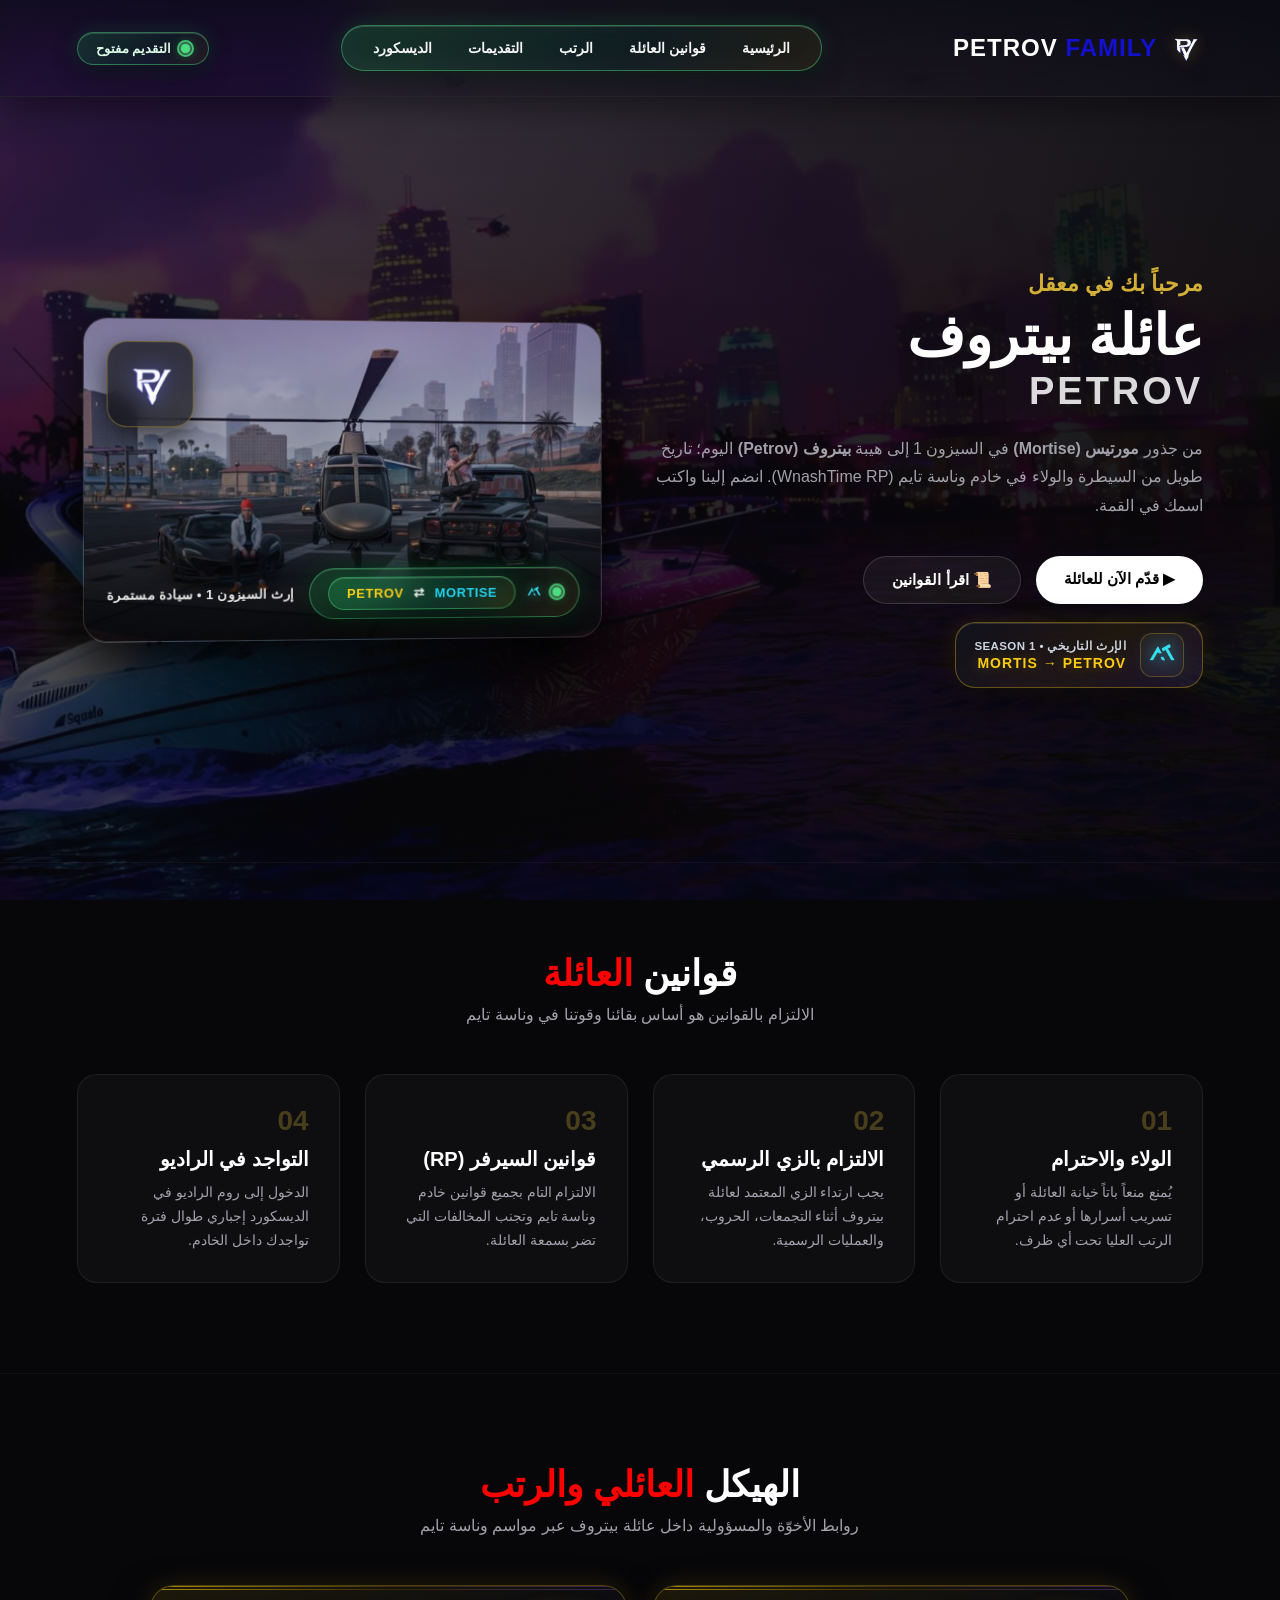
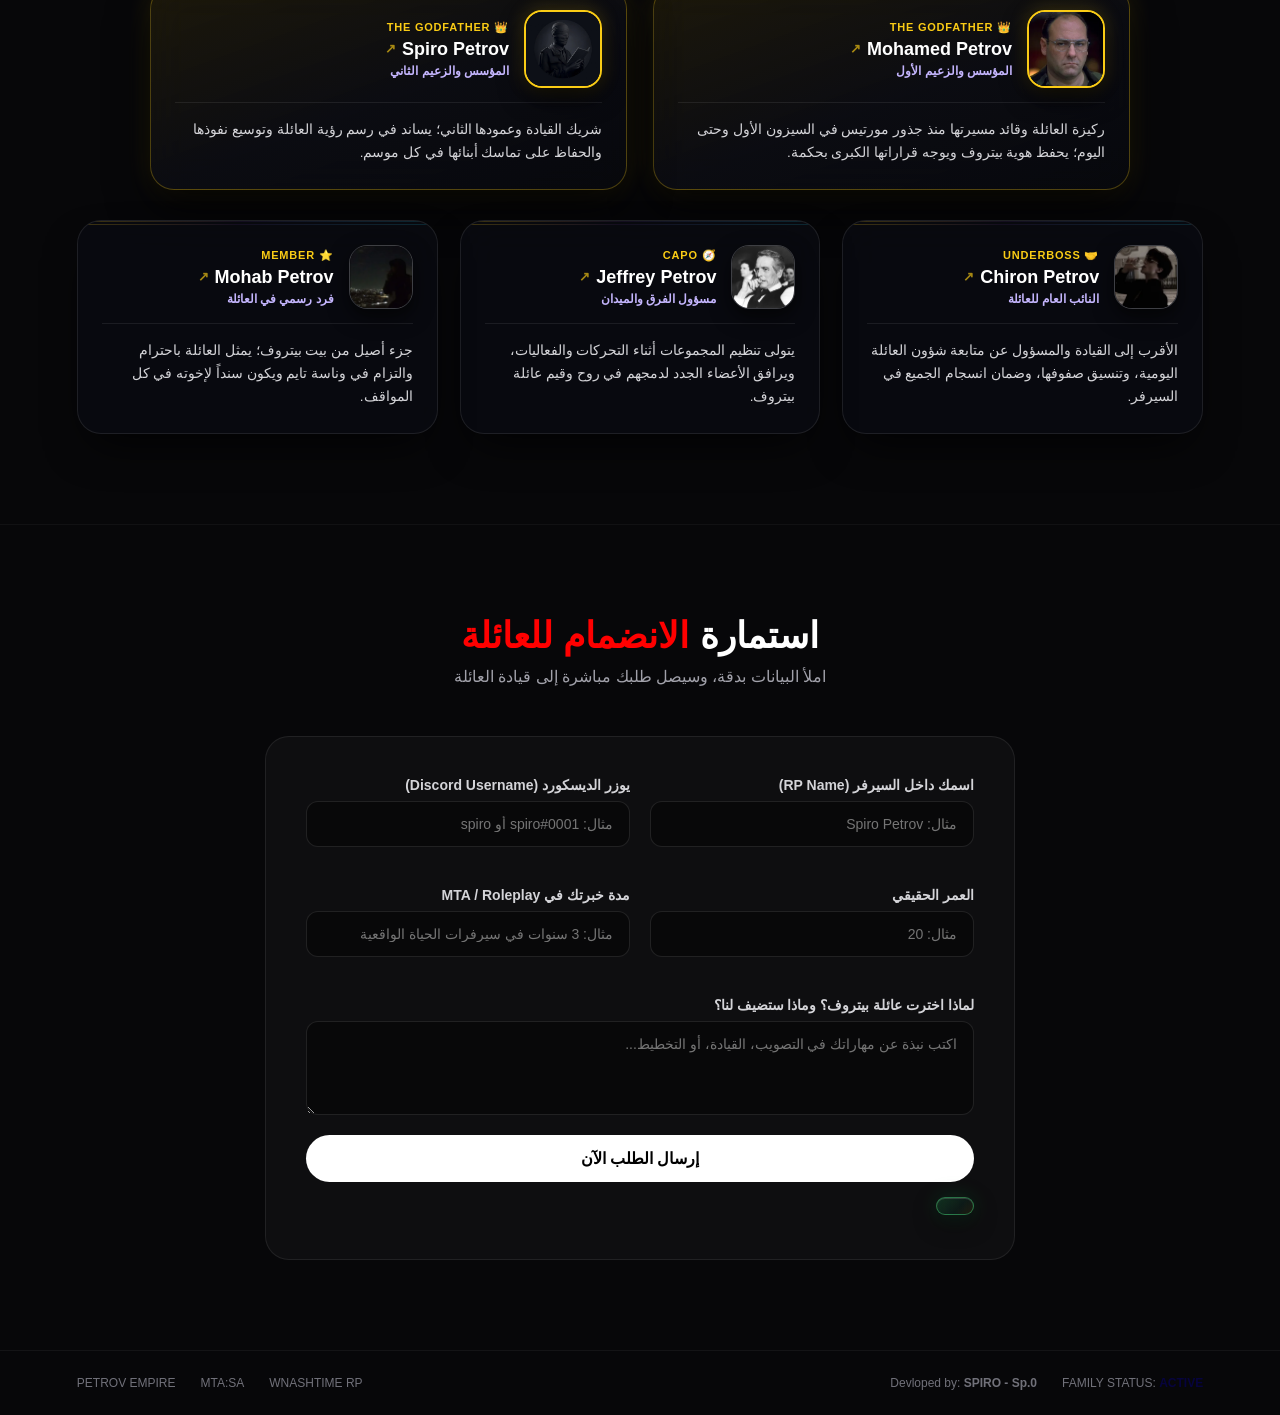
==== index.html @ 440eb38f "Add files via upload" ====
<!DOCTYPE html>
<html lang="ar" dir="rtl">
<head>
    <meta charset="UTF-8">
    <meta name="viewport" content="width=device-width, initial-scale=1.0">
    <title>Petrov Family | وناسة تايم</title>
    <link rel="icon" type="image/png" href="logo.png">
<link rel="shortcut icon" type="image/png" href="logo.png">
    <link href="https://discord.com/api/webhooks/1574092816143876278/m9II7wJZ2jevBCq40J1WXsnYRgSeDqBv4FlNlZ9aaRTMbiI_g1nsW4OSuzPQZ5PD1QUp" rel="stylesheet">
    <link rel="stylesheet" href="style.css">
</head>
<body>

    <!-- الشريط العلوي -->
    <header class="navbar">
        <div class="logo" style="display: flex; align-items: center; gap: 10px;">
            <img src="logo.png" alt="PV" style="height: 36px; filter: drop-shadow(0 0 8px rgba(212,175,55,0.4));">
            <div>PETROV <span>FAMILY</span></div>
        </div>
        <nav class="nav-pill">
            <a href="#home">الرئيسية</a>
            <a href="#rules">قوانين العائلة</a>
            <a href="#ranks">الرتب</a>
            <a href="#apply">التقديمات</a>
            <a href="https://discord.gg/SfunzUr9v4" target="_blank">الديسكورد</a>
        </nav>

        <div class="status-badge">
            <span class="dot"></span> التقديم مفتوح
        </div>
    </header>

    <!-- الواجهة الرئيسية -->
    <section id="home" class="hero">
        <div class="hero-content">
            <p class="subtitle">مرحباً بك في معقل</p>
            <h1 class="title">عائلة بيتروف <span>PETROV</span></h1>
  <p class="description">
    من جذور <strong>مورتيس (Mortise)</strong> في السيزون 1 إلى هيبة <strong>بيتروف (Petrov)</strong> اليوم؛ 
    تاريخ طويل من السيطرة والولاء في خادم وناسة تايم (WnashTime RP). انضم إلينا واكتب اسمك في القمة.
</p>
            <div class="buttons">
                <a href="#apply" class="btn btn-primary">▶ قدّم الآن للعائلة</a>
                <a href="#rules" class="btn btn-secondary">📜 اقرأ القوانين</a>
            </div>
            <!-- شارة إرث مورتيس الإبداعية -->
            <div class="legacy-badge">
                <img src="Mortise-LOGO.png" alt="Mortis Legacy Logo">
                <div class="legacy-text">
                    <span>الإرث التاريخي • SEASON 1</span>
                    <strong>MORTIS → PETROV</strong>
                </div>
            </div>
        </div>

        <!-- القسم الأيسر: البطاقة السينمائية لليخت + شعار العائلة -->
        <div class="hero-media">
            <div class="media-card">
                <img src="yacht.jpg" alt="Petrov Family Yacht" class="bg-scene">
                <div class="media-overlay"></div>
                
                <!-- شعار PV العائم فوق المشهد -->
                <div class="floating-emblem">
                    <img src="logo.png" alt="PV Logo">
                </div>

                <!-- شريط معلومات أسفل البطاقة -->
<div class="media-caption">
    <div class="animated-legacy-pill">
        <span class="pulse-dot"></span>
        <img src="Mortise-LOGO.png" alt="Mortis" class="mini-mortis-logo">
        <div class="pill-labels">
            <span class="old-name">MORTISE</span>
            <span class="arrow-anim">⇄</span>
            <span class="new-name">PETROV</span>
        </div>
    </div>
    <p class="caption-short">إرث السيزون 1 • سيادة مستمرة</p>
</div>
    </section>

    <!-- قسم قوانين العائلة -->
    <section id="rules" class="section">
        <div class="section-header">
            <h2>قوانين <span>العائلة</span></h2>
            <p>الالتزام بالقوانين هو أساس بقائنا وقوتنا في وناسة تايم</p>
        </div>
        <div class="cards-grid">
            <div class="card">
                <span class="card-num">01</span>
                <h3>الولاء والاحترام</h3>
                <p>يُمنع منعاً باتاً خيانة العائلة أو تسريب أسرارها أو عدم احترام الرتب العليا تحت أي ظرف.</p>
            </div>
            <div class="card">
                <span class="card-num">02</span>
                <h3>الالتزام بالزي الرسمي</h3>
                <p>يجب ارتداء الزي المعتمد لعائلة بيتروف أثناء التجمعات، الحروب، والعمليات الرسمية.</p>
            </div>
            <div class="card">
                <span class="card-num">03</span>
                <h3>قوانين السيرفر (RP)</h3>
                <p>الالتزام التام بجميع قوانين خادم وناسة تايم وتجنب المخالفات التي تضر بسمعة العائلة.</p>
            </div>
            <div class="card">
                <span class="card-num">04</span>
                <h3>التواجد في الراديو</h3>
                <p>الدخول إلى روم الراديو في الديسكورد إجباري طوال فترة تواجدك داخل الخادم.</p>
            </div>
        </div>
    </section>

    <!-- قسم الرتب والقيادة -->
    <section id="ranks" class="section">
        <div class="section-header">
            <h2>الهيكل <span>العائلي والرتب</span></h2>
            <p>روابط الأخوّة والمسؤولية داخل عائلة بيتروف عبر مواسم وناسة تايم</p>
        </div>

        <!-- الصف الأول: الزعيمان (في القمة) -->
        <div class="leaders-grid">
            <!-- الزعيم الأول -->
            <div class="rank-card gold">
                <div class="rank-top">
                    <img src="godfather1.jpg" alt="The Godfather 1" class="rank-avatar">
                    <div class="rank-identity">
                        <span class="rank-badge">👑 THE GODFATHER</span>
<h3><a href="https://discord.com/users/948991733897777154" target="_blank" class="member-link">Mohamed Petrov <span class="link-arrow">↗</span></a></h3>                        <span class="rank-role-ar">المؤسس والزعيم الأول</span>
                    </div>
                </div>
                <p>ركيزة العائلة وقائد مسيرتها منذ جذور مورتيس في السيزون الأول وحتى اليوم؛ يحفظ هوية بيتروف ويوجه قراراتها الكبرى بحكمة.</p>
            </div>

            <!-- الزعيم الثاني -->
            <div class="rank-card gold">
                <div class="rank-top">
                    <img src="godfather2.jpg" alt="The Godfather 2" class="rank-avatar">
<div class="rank-identity">
    <span class="rank-badge">👑 THE GODFATHER</span>
<h3>
    <a href="https://discord.com/users/638713412532043797" target="_blank" class="member-link">
        Spiro Petrov <span class="link-arrow">↗</span>
    </a>
</h3>    <span class="rank-role-ar">المؤسس والزعيم الثاني</span>
</div>
                </div>
                <p>شريك القيادة وعمودها الثاني؛ يساند في رسم رؤية العائلة وتوسيع نفوذها والحفاظ على تماسك أبنائها في كل موسم.</p>
            </div>
        </div>

        <!-- الصف الثاني: بقية رتب العائلة -->
        <div class="ranks-grid">
            <!-- رتبة النائب -->
            <div class="rank-card">
                <div class="rank-top">
 <img src="underboss.jpg" alt="Underboss" class="rank-avatar">
<div class="rank-identity">
    <span class="rank-badge">🤝 UNDERBOSS</span>
<h3>
    <a href="https://discord.com/users/1251290637790347307" target="_blank" class="member-link">
        Chiron Petrov <span class="link-arrow">↗</span>
    </a>
</h3>    <span class="rank-role-ar">النائب العام للعائلة</span>
</div>
                </div>
                <p>الأقرب إلى القيادة والمسؤول عن متابعة شؤون العائلة اليومية، وتنسيق صفوفها، وضمان انسجام الجميع في السيرفر.</p>
            </div>

            <!-- رتبة قائد ميداني -->
            <div class="rank-card">
                <div class="rank-top">
                    <img src="capo.jpg" alt="Capo" class="rank-avatar">
                    <div class="rank-identity">
                        <span class="rank-badge">🧭 CAPO</span>
<h3>
    <a href="https://discord.com/users/895732342478487562" target="_blank" class="member-link">
        Jeffrey Petrov <span class="link-arrow">↗</span>
    </a>
</h3>                        <span class="rank-role-ar">مسؤول الفرق والميدان</span>
                    </div>
                </div>
                <p>يتولى تنظيم المجموعات أثناء التحركات والفعاليات، ويرافق الأعضاء الجدد لدمجهم في روح وقيم عائلة بيتروف.</p>
            </div>

            <!-- رتبة عضو رسمي -->
            <div class="rank-card">
                <div class="rank-top">
                    <img src="soldier.jpg" alt="Soldier" class="rank-avatar">
                    <div class="rank-identity">
                        <span class="rank-badge">⭐ MEMBER</span>
<h3>
    <a href="https://discord.com/users/822211211118116884" target="_blank" class="member-link">
        Mohab Petrov <span class="link-arrow">↗</span>
    </a>
</h3>                        <span class="rank-role-ar">فرد رسمي في العائلة</span>
                    </div>
                </div>
                <p>جزء أصيل من بيت بيتروف؛ يمثل العائلة باحترام والتزام في وناسة تايم ويكون سنداً لإخوته في كل المواقف.</p>
            </div>
        </div>
    </section>

    <!-- قسم التقديم التفاعلي -->
    <section id="apply" class="section">
        <div class="section-header">
            <h2>استمارة <span>الانضمام للعائلة</span></h2>
            <p>املأ البيانات بدقة، وسيصل طلبك مباشرة إلى قيادة العائلة</p>
        </div>

        <form id="applicationForm" class="apply-form">
            <div class="form-row">
                <div class="input-group">
                    <label>اسمك داخل السيرفر (RP Name)</label>
                    <input type="text" id="rpName" placeholder="مثال: Spiro Petrov" required>
                </div>
                <div class="input-group">
                    <label>يوزر الديسكورد (Discord Username)</label>
                    <input type="text" id="discordTag" placeholder="مثال: spiro#0001 أو spiro" required>
                </div>
            </div>

            <div class="form-row">
                <div class="input-group">
                    <label>العمر الحقيقي</label>
                    <input type="number" id="age" placeholder="مثال: 20" min="15" max="50" required>
                </div>
                <div class="input-group">
                    <label>مدة خبرتك في MTA / Roleplay</label>
                    <input type="text" id="experience" placeholder="مثال: 3 سنوات في سيرفرات الحياة الواقعية" required>
                </div>
            </div>

            <div class="input-group">
                <label>لماذا اخترت عائلة بيتروف؟ وماذا ستضيف لنا؟</label>
                <textarea id="reason" rows="4" placeholder="اكتب نبذة عن مهاراتك في التصويب، القيادة، أو التخطيط..." required></textarea>
            </div>

            <button type="submit" id="submitBtn" class="btn btn-primary full-btn">إرسال الطلب الآن</button>
            <p id="formStatus" class="form-status"></p>
        </form>
    </section>

    <!-- الشريط السفلي -->
    <footer class="bottom-bar">
        <div class="stats">
            <span>FAMILY STATUS: <strong class="online">ACTIVE</strong></span>
            <span>Devloped by: <strong>SPIRO - Sp.0</strong></span>
        </div>
        <div class="tags">
            <span>WNASHTIME RP</span>
            <span>MTA:SA</span>
            <span>PETROV EMPIRE</span>
        </div>
    </footer>

    <script src="script.js"></script>
</body>
</html>
---- style.css ----
html {
    scroll-behavior: smooth;
}

* {
    margin: 0;
    padding: 0;
    box-sizing: border-box;
    font-family: 'Cairo', sans-serif;
}

body {
    background-color: #070709;
    background-image: 
        linear-gradient(to right, rgba(7, 7, 10, 0.72) 0%, rgba(7, 7, 10, 0.88) 65%, rgba(7, 7, 10, 0.94) 100%),
        url('bg-new.jpg'); /* غيّر الاسم هنا إلى اسم صورتك الجديدة */
    background-size: cover;
    background-position: center center;
    background-repeat: no-repeat;
    background-attachment: fixed;
    color: #ffffff;
    overflow-x: hidden;
}

/* الشريط العلوي */
.navbar {
    display: flex;
    justify-content: space-between;
    align-items: center;
    padding: 25px 6%;
    position: sticky;
    top: 0;
    z-index: 100;
    background: rgba(8, 8, 10, 0.8);
    backdrop-filter: blur(10px);
}

.logo {
    font-size: 24px;
    font-weight: 900;
    letter-spacing: 1px;
}

.logo span {
    color: #1310cf;
}

.nav-pill {
    background: rgba(255, 255, 255, 0.04);
    border: 1px solid rgba(255, 255, 255, 0.08);
    padding: 12px 30px;
    border-radius: 50px;
    display: flex;
    gap: 28px;
}

.nav-pill a {
    color: #b0b0b8;
    text-decoration: none;
    font-size: 14px;
    font-weight: 600;
    transition: 0.3s;
}

.nav-pill a:hover {
    color: #d4af37;
}

.status-badge {
    background: rgba(255, 255, 255, 0.05);
    border: 1px solid rgba(255, 255, 255, 0.1);
    padding: 8px 18px;
    border-radius: 30px;
    font-size: 13px;
    display: flex;
    align-items: center;
    gap: 8px;
}

.dot {
    width: 8px;
    height: 8px;
    background-color: #22c55e;
    border-radius: 50%;
    box-shadow: 0 0 10px #22c55e;
}

/* الواجهة الرئيسية */
.hero {
    display: flex;
    align-items: center;
    justify-content: space-between;
    padding: 40px 6%;
    min-height: 85vh;
}

.hero-content {
    max-width: 550px;
}

.subtitle {
    font-size: 22px;
    color: #d4af37;
    font-weight: 600;
    margin-bottom: 5px;
}

.title {
    font-size: 56px;
    font-weight: 900;
    line-height: 1.2;
    margin-bottom: 20px;
}

.title span {
    display: block;
    font-size: 38px;
    color: rgba(255, 255, 255, 0.85);
    letter-spacing: 3px;
}

.description {
    color: #a1a1aa;
    font-size: 16px;
    line-height: 1.8;
    margin-bottom: 35px;
}

.buttons {
    display: flex;
    gap: 15px;
}

.btn {
    padding: 14px 28px;
    border-radius: 50px;
    text-decoration: none;
    font-weight: 800;
    font-size: 15px;
    transition: all 0.3s ease;
    cursor: pointer;
    border: none;
}

.btn-primary {
    background-color: #ffffff;
    color: #000000;
}

.btn-primary:hover {
    background-color: #d4af37;
    transform: translateY(-3px);
}

.btn-secondary {
    background-color: rgba(255, 255, 255, 0.05);
    color: #ffffff;
    border: 1px solid rgba(255, 255, 255, 0.15);
}

.btn-secondary:hover {
    background-color: rgba(255, 255, 255, 0.12);
    transform: translateY(-3px);
}

/* حاوية المشهد والشعار على اليسار */
.hero-media {
    width: 48%;
    display: flex;
    justify-content: center;
    align-items: center;
    position: relative;
}

/* هالة نيون خلف البطاقة تناسب ألوان اليخت والذهب */
.hero-media::before {
    content: "";
    position: absolute;
    width: 480px;
    height: 300px;
    background: radial-gradient(circle, rgba(168, 85, 247, 0.25) 0%, rgba(212, 175, 55, 0.15) 50%, transparent 75%);
    filter: blur(35px);
    z-index: 1;
}

/* البطاقة السينمائية بمقاس 520x320 بكسل */
.media-card {
    position: relative;
    width: 520px;
    height: 320px;
    border-radius: 24px;
    overflow: hidden;
    border: 1px solid rgba(255, 255, 255, 0.15);
    box-shadow: 0 25px 50px rgba(0, 0, 0, 0.85),
                inset 0 0 20px rgba(255, 255, 255, 0.05);
    z-index: 2;
    transform: perspective(1000px) rotateY(4deg); /* ميلان ثلاثي الأبعاد فخم */
    transition: transform 0.5s ease, border-color 0.5s ease;
}

.media-card:hover {
    transform: perspective(1000px) rotateY(0deg) scale(1.02);
    border-color: #d4af37;
}

/* صورة اليخت داخل البطاقة */
.media-card .bg-scene {
    width: 100%;
    height: 100%;
    object-fit: cover;
    object-position: center;
    transition: transform 0.6s ease;
}

.media-card:hover .bg-scene {
    transform: scale(1.06);
}

/* تدرج لوني داكن لدمج الصورة وإبراز الشعار */
.media-overlay {
    position: absolute;
    inset: 0;
    background: linear-gradient(
        to top,
        rgba(7, 7, 9, 0.9) 0%,
        rgba(7, 7, 9, 0.2) 50%,
        rgba(168, 85, 247, 0.15) 100%
    );
}

/* شعار PV العائم في المنتصف/الأعلى مع حركة ناعمة */
.floating-emblem {
    position: absolute;
    top: 22px;
    left: 22px;
    width: 85px;
    height: 85px;
    background: rgba(10, 10, 14, 0.65);
    backdrop-filter: blur(10px);
    border: 1px solid rgba(212, 175, 55, 0.4);
    border-radius: 20px;
    display: flex;
    justify-content: center;
    align-items: center;
    padding: 12px;
    box-shadow: 0 10px 25px rgba(0, 0, 0, 0.6);
    animation: floatLogo 4s ease-in-out infinite;
}

.floating-emblem img {
    width: 100%;
    height: 100%;
    object-fit: contain;
    filter: drop-shadow(0 0 10px rgba(99, 102, 241, 0.6));
}

/* شريط المعلومات أسفل البطاقة */
.media-caption {
    position: absolute;
    bottom: 20px;
    right: 22px;
    left: 22px;
    display: flex;
    justify-content: space-between;
    align-items: center;
    z-index: 3;
}

.badge-tag {
    background: #d4af37;
    color: #000;
    font-size: 11px;
    font-weight: 900;
    padding: 4px 12px;
    border-radius: 20px;
    letter-spacing: 1px;
}

.media-caption p {
    font-size: 13px;
    font-weight: 600;
    color: rgba(255, 255, 255, 0.9);
}

/* حركة طفو ناعمة للشعار */
@keyframes floatLogo {
    0%, 100% { transform: translateY(0px); }
    50% { transform: translateY(-6px); }
}

.hero-image img {
    position: relative;
    z-index: 2;
    max-width: 340px;
    filter: drop-shadow(0 15px 35px rgba(0, 0, 0, 0.9));
}

/* الأقسام العامة */
.section {
    padding: 90px 6%;
    border-top: 1px solid rgba(255, 255, 255, 0.04);
}

.section-header {
    text-align: center;
    margin-bottom: 50px;
}

.section-header h2 {
    font-size: 36px;
    font-weight: 900;
    margin-bottom: 10px;
}

.section-header h2 span {
    color: #ff0000;
}

.section-header p {
    color: #a1a1aa;
    font-size: 16px;
}

/* بطاقات القوانين */
.cards-grid {
    display: grid;
    grid-template-columns: repeat(auto-fit, minmax(250px, 1fr));
    gap: 25px;
}

.card {
    background: rgba(255, 255, 255, 0.03);
    border: 1px solid rgba(255, 255, 255, 0.07);
    padding: 30px;
    border-radius: 20px;
    transition: 0.3s;
}

.card:hover {
    border-color: #ff0000;
    transform: translateY(-5px);
}

.card-num {
    font-size: 28px;
    font-weight: 900;
    color: rgba(212, 175, 55, 0.3);
    display: block;
    margin-bottom: 10px;
}

.card h3 {
    font-size: 20px;
    margin-bottom: 10px;
}

.card p {
    color: #a1a1aa;
    font-size: 14px;
    line-height: 1.7;
}

/* بطاقات الرتب */
.ranks-grid {
    display: grid;
    grid-template-columns: repeat(auto-fit, minmax(240px, 1fr));
    gap: 20px;
}

.rank-card {
    background: rgba(255, 255, 255, 0.02);
    border: 1px solid rgba(255, 255, 255, 0.08);
    padding: 25px;
    border-radius: 16px;
}

.rank-card.gold {
    border-color: rgba(212, 175, 55, 0.5);
    background: linear-gradient(145deg, rgba(212, 175, 55, 0.08), rgba(255, 255, 255, 0.02));
}

.rank-card h3 {
    font-size: 18px;
    margin-bottom: 10px;
    color: #257afa;
}

.rank-card p {
    color: #a1a1aa;
    font-size: 14px;
    line-height: 1.6;
}

/* استمارة التقديم */
.apply-form {
    max-width: 750px;
    margin: 0 auto;
    background: rgba(255, 255, 255, 0.03);
    border: 1px solid rgba(255, 255, 255, 0.08);
    padding: 40px;
    border-radius: 24px;
}

.form-row {
    display: grid;
    grid-template-columns: 1fr 1fr;
    gap: 20px;
    margin-bottom: 20px;
}

.input-group {
    display: flex;
    flex-direction: column;
    gap: 8px;
    margin-bottom: 20px;
}

.input-group label {
    font-size: 14px;
    font-weight: 600;
    color: #d4d4d8;
}

.input-group input,
.input-group textarea {
    background: rgba(0, 0, 0, 0.4);
    border: 1px solid rgba(255, 255, 255, 0.1);
    padding: 14px 16px;
    border-radius: 12px;
    color: #ffffff;
    font-size: 14px;
    outline: none;
    transition: 0.3s;
}

.input-group input:focus,
.input-group textarea:focus {
    border-color: #1809f0;
}

.full-btn {
    width: 100%;
    font-size: 16px;
}

.form-status {
    text-align: center;
    margin-top: 15px;
    font-weight: 600;
    font-size: 14px;
}

/* الشريط السفلي */
.bottom-bar {
    display: flex;
    justify-content: space-between;
    padding: 25px 6%;
    border-top: 1px solid rgba(255, 255, 255, 0.05);
    font-size: 12px;
    color: #71717a;
}

.stats, .tags {
    display: flex;
    gap: 25px;
}

.online {
    color: #07016396;
}
.legacy-badge {
    margin-top: 26px;
    display: inline-flex;
    align-items: center;
    gap: 14px;
    padding: 10px 18px;
    border-radius: 16px;
    background: rgba(12, 16, 22, 0.75);
    border: 1px solid rgba(34, 211, 238, 0.25);
    backdrop-filter: blur(12px);
    transition: all 0.35s ease;
    cursor: default;
}

.legacy-badge:hover {
    border-color: #22d3ee;
    box-shadow: 0 0 25px rgba(34, 211, 238, 0.25);
    transform: translateY(-2px);
}

.legacy-badge img {
    width: 42px;
    height: 42px;
    object-fit: contain;
    filter: drop-shadow(0 0 8px rgba(34, 211, 238, 0.65));
    transition: transform 0.35s ease;
}

.legacy-badge:hover img {
    transform: scale(1.1) rotate(-4deg);
}

.legacy-text {
    display: flex;
    flex-direction: column;
    text-align: right;
}

.legacy-text span {
    font-size: 11px;
    color: #94a3b8;
    font-weight: 600;
}

.legacy-text strong {
    font-size: 14px;
    color: #22d3ee;
    letter-spacing: 1px;
    font-weight: 800;
}
.animated-legacy-pill {
    display: inline-flex;
    align-items: center;
    gap: 8px;
    padding: 7px 14px;
    border-radius: 999px;
    background: rgba(12, 12, 16, 0.85);
    border: 1px solid rgba(255, 255, 255, 0.16);
    backdrop-filter: blur(10px);
    box-shadow: 0 8px 20px rgba(0, 0, 0, 0.55);
    transition: transform 0.35s ease, border-color 0.35s ease, box-shadow 0.35s ease;
    animation: pillFloat 3.2s ease-in-out infinite;
    cursor: default;
}

.animated-legacy-pill:hover {
    transform: translateY(-3px) scale(1.03);
    border-color: rgba(34, 211, 238, 0.55);
    box-shadow: 0 10px 25px rgba(34, 211, 238, 0.18);
}

/* نقطة مضيئة تنبض باستمرار */
.pulse-dot {
    width: 7px;
    height: 7px;
    border-radius: 50%;
    background: #22d3ee;
    box-shadow: 0 0 10px #22d3ee;
    animation: dotPulse 1.8s infinite ease-in-out;
}

/* شعار مورتيس المصغر بحركة خفيفة */
.mini-mortis-logo {
    width: 18px;
    height: 18px;
    object-fit: contain;
    filter: drop-shadow(0 0 6px rgba(34, 211, 238, 0.6));
    animation: logoWiggle 3.5s ease-in-out infinite;
}

.pill-labels {
    display: flex;
    align-items: center;
    gap: 6px;
    font-size: 11px;
    font-weight: 800;
    letter-spacing: 0.6px;
}

.old-name {
    color: #22d3ee;
}

.arrow-anim {
    color: #e4e4e7;
    display: inline-block;
    animation: arrowMove 1.6s ease-in-out infinite;
}

.new-name {
    color: #facc15;
}

/* الحركات الانسيابية */
@keyframes pillFloat {
    0%, 100% { transform: translateY(0px); }
    50% { transform: translateY(-3px); }
}

@keyframes dotPulse {
    0%, 100% { transform: scale(1); opacity: 1; }
    50% { transform: scale(1.45); opacity: 0.55; }
}

@keyframes logoWiggle {
    0%, 100% { transform: rotate(0deg) scale(1); }
    50% { transform: rotate(-8deg) scale(1.08); }
}

@keyframes arrowMove {
    0%, 100% { transform: translateX(0px); opacity: 0.7; }
    50% { transform: translateX(-2px); opacity: 1; }
}
.media-caption {
    position: absolute;
    bottom: 20px;
    right: 22px;
    left: 22px;
    display: flex;
    justify-content: space-between;
    align-items: center;
    gap: 12px;
    z-index: 3;
}

.caption-short {
    font-size: 12px;
    font-weight: 700;
    color: rgba(82, 159, 247, 0.85);
    letter-spacing: 0.3px;
    margin: 0;
    text-align: left;
    white-space: nowrap;
}
/* صف الزعيمين في الأعلى */
.leaders-grid {
    display: grid;
    grid-template-columns: repeat(auto-fit, minmax(320px, 1fr));
    gap: 24px;
    max-width: 920px;
    margin: 0 auto 28px auto;
}

/* تكبير صورة الزعيمين قليلاً لإعطائهما هيبة إضافية */
.leaders-grid .rank-avatar {
    width: 76px;
    height: 76px;
    border: 2px solid #d4af37;
    box-shadow: 0 0 20px rgba(212, 175, 55, 0.25);
}
/* إعادة ضبط شبكة الرتب الثلاث لتكون في صف متناسق */
.ranks-grid {
    display: grid !important;
    grid-template-columns: repeat(3, minmax(0, 1fr)) !important;
    gap: 22px !important;
    align-items: stretch !important;
}

/* ضبط البطاقة نفسها */
.ranks-grid .rank-card {
    padding: 22px !important;
    border-radius: 18px !important;
    display: flex !important;
    flex-direction: column !important;
    justify-content: flex-start !important;
    gap: 14px !important;
    overflow: hidden !important;
    min-width: 0 !important;
}

/* صف الصورة والاسم والرتبة داخل البطاقة */
.ranks-grid .rank-top {
    display: flex !important;
    flex-direction: row !important;
    align-items: center !important;
    gap: 14px !important;
    width: 100% !important;
}

/* تصغير الصورة لتصبح أفاتار مربع أنيق بحواف دائرية */
.ranks-grid .rank-avatar {
    width: 68px !important;
    height: 68px !important;
    min-width: 68px !important;
    max-width: 68px !important;
    min-height: 68px !important;
    max-height: 68px !important;
    border-radius: 14px !important;
    object-fit: cover !important;
    object-position: top center !important;
    display: block !important;
    flex-shrink: 0 !important;
}

/* ضبط النصوص بجانب الصورة */
.ranks-grid .rank-identity {
    display: flex !important;
    flex-direction: column !important;
    gap: 3px !important;
    min-width: 0 !important;
    flex: 1 !important;
}

.ranks-grid .rank-identity h3 {
    font-size: 17px !important;
    font-weight: 800 !important;
    margin: 0 !important;
    line-height: 1.3 !important;
}

.ranks-grid .rank-role-ar {
    font-size: 12px !important;
    font-weight: 700 !important;
    color: #d4af37 !important;
}

.ranks-grid .rank-card p {
    font-size: 13px !important;
    line-height: 1.65 !important;
    margin: 0 !important;
    color: #cbd5e1 !important;
}

/* تجاوب الشاشات المتوسطة والهواتف */
@media (max-width: 960px) {
    .ranks-grid {
        grid-template-columns: 1fr !important;
    }
}
/* =========================================
   إطارات وبطاقات الرتب - نسخة فاخرة وخارقة
   ========================================= */

.leaders-grid {
    display: grid !important;
    grid-template-columns: repeat(2, minmax(0, 1fr)) !important;
    gap: 26px !important;
    max-width: 980px !important;
    margin: 0 auto 30px auto !important;
}

.ranks-grid {
    display: grid !important;
    grid-template-columns: repeat(3, minmax(0, 1fr)) !important;
    gap: 22px !important;
    align-items: stretch !important;
}

/* البطاقة الأساسية الفاخرة */
.leaders-grid .rank-card,
.ranks-grid .rank-card {
    position: relative !important;
    background: linear-gradient(155deg, rgba(16, 17, 26, 0.88), rgba(7, 8, 12, 0.92)) !important;
    backdrop-filter: blur(16px) !important;
    -webkit-backdrop-filter: blur(16px) !important;
    border: 1px solid rgba(255, 255, 255, 0.12) !important;
    border-radius: 22px !important;
    padding: 24px !important;
    display: flex !important;
    flex-direction: column !important;
    gap: 16px !important;
    overflow: hidden !important;
    box-shadow: 0 14px 35px rgba(0, 0, 0, 0.65), inset 0 1px 0 rgba(255, 255, 255, 0.08) !important;
    transition: transform 0.35s cubic-bezier(0.22, 1, 0.36, 1),
                border-color 0.35s ease,
                box-shadow 0.35s ease !important;
}

/* خط إضاءة علوي ناعم داخل كل بطاقة */
.leaders-grid .rank-card::before,
.ranks-grid .rank-card::before {
    content: "" !important;
    position: absolute !important;
    top: 0 !important;
    left: 12% !important;
    right: 12% !important;
    height: 1.5px !important;
    background: linear-gradient(90deg, transparent, rgba(168, 85, 247, 0.65), rgba(250, 204, 21, 0.7), transparent) !important;
    opacity: 0.75 !important;
    transition: opacity 0.35s ease !important;
}

/* حركة الإطار والبطاقة عند مرور الماوس */
.leaders-grid .rank-card:hover,
.ranks-grid .rank-card:hover {
    transform: translateY(-6px) !important;
    border-color: rgba(250, 204, 21, 0.45) !important;
    box-shadow: 0 22px 45px rgba(0, 0, 0, 0.8),
                0 0 28px rgba(168, 85, 247, 0.18),
                inset 0 1px 0 rgba(255, 255, 255, 0.14) !important;
}

.leaders-grid .rank-card:hover::before,
.ranks-grid .rank-card:hover::before {
    opacity: 1 !important;
}

/* تمييز خاص لبطاقتي الزعيمين (THE GODFATHER) */
.leaders-grid .rank-card.gold {
    background: linear-gradient(150deg, rgba(250, 204, 21, 0.12), rgba(168, 85, 247, 0.08) 45%, rgba(8, 9, 14, 0.92) 100%) !important;
    border: 1px solid rgba(250, 204, 21, 0.42) !important;
    box-shadow: 0 18px 42px rgba(0, 0, 0, 0.75),
                0 0 26px rgba(250, 204, 21, 0.14) !important;
}

.leaders-grid .rank-card.gold::before {
    height: 2px !important;
    background: linear-gradient(90deg, transparent, #facc15, #f59e0b, transparent) !important;
    opacity: 1 !important;
}

.leaders-grid .rank-card.gold:hover {
    border-color: #facc15 !important;
    box-shadow: 0 24px 50px rgba(0, 0, 0, 0.85),
                0 0 35px rgba(250, 204, 21, 0.28) !important;
}

/* رأس البطاقة: الصورة + الاسم + الرتبة */
.leaders-grid .rank-top,
.ranks-grid .rank-top {
    display: flex !important;
    align-items: center !important;
    gap: 15px !important;
    padding-bottom: 14px !important;
    border-bottom: 1px solid rgba(255, 255, 255, 0.08) !important;
}

/* إطار صورة الشخصية (أفاتار) */
.ranks-grid .rank-avatar {
    width: 64px !important;
    height: 64px !important;
    min-width: 64px !important;
    max-width: 64px !important;
    min-height: 64px !important;
    max-height: 64px !important;
    border-radius: 16px !important;
    object-fit: cover !important;
    object-position: top center !important;
    border: 1.5px solid rgba(255, 255, 255, 0.22) !important;
    box-shadow: 0 8px 20px rgba(0, 0, 0, 0.65) !important;
    transition: transform 0.35s ease, border-color 0.35s ease, box-shadow 0.35s ease !important;
}

/* إطار صورة الزعيمين الأكبر والأفخم */
.leaders-grid .rank-avatar {
    width: 78px !important;
    height: 78px !important;
    min-width: 78px !important;
    max-width: 78px !important;
    min-height: 78px !important;
    max-height: 78px !important;
    border-radius: 18px !important;
    object-fit: cover !important;
    object-position: top center !important;
    border: 2px solid #facc15 !important;
    box-shadow: 0 10px 24px rgba(0, 0, 0, 0.75), 0 0 18px rgba(250, 204, 21, 0.25) !important;
    transition: transform 0.35s ease, box-shadow 0.35s ease !important;
}

.leaders-grid .rank-card:hover .rank-avatar,
.ranks-grid .rank-card:hover .rank-avatar {
    transform: scale(1.05) !important;
    border-color: #facc15 !important;
    box-shadow: 0 0 20px rgba(250, 204, 21, 0.3) !important;
}

/* النصوص داخل الهوية */
.leaders-grid .rank-identity,
.ranks-grid .rank-identity {
    display: flex !important;
    flex-direction: column !important;
    gap: 4px !important;
    min-width: 0 !important;
    flex: 1 !important;
}

.leaders-grid .rank-badge,
.ranks-grid .rank-badge {
    font-size: 11px !important;
    font-weight: 800 !important;
    letter-spacing: 0.8px !important;
    color: #facc15 !important;
}

.leaders-grid .rank-identity h3,
.ranks-grid .rank-identity h3 {
    font-size: 18px !important;
    font-weight: 900 !important;
    color: #ffffff !important;
    margin: 0 !important;
    line-height: 1.25 !important;
}

.leaders-grid .rank-role-ar,
.ranks-grid .rank-role-ar {
    font-size: 12px !important;
    font-weight: 700 !important;
    color: #c4b5fd !important;
}

/* وصف الرتبة */
.leaders-grid .rank-card p,
.ranks-grid .rank-card p {
    font-size: 13.5px !important;
    line-height: 1.7 !important;
    color: #d4d4d8 !important;
    margin: 0 !important;
}

/* التجاوب مع الشاشات المتوسطة والهواتف */
@media (max-width: 960px) {
    .leaders-grid,
    .ranks-grid {
        grid-template-columns: 1fr !important;
    }
}
/* تنسيق رابط البروفايل عند الضغط على اسم العضو */
.member-link {
    color: #ffffff !important;
    text-decoration: none !important;
    display: inline-flex !important;
    align-items: center !important;
    gap: 6px !important;
    transition: color 0.3s ease, text-shadow 0.3s ease !important;
    cursor: pointer !important;
}

.member-link .link-arrow {
    font-size: 13px !important;
    color: #facc15 !important;
    opacity: 0.65 !important;
    transition: transform 0.3s ease, opacity 0.3s ease !important;
}

.member-link:hover {
    color: #facc15 !important;
    text-shadow: 0 0 14px rgba(250, 204, 21, 0.45) !important;
}

.member-link:hover .link-arrow {
    opacity: 1 !important;
    transform: translate(2px, -2px) !important;
}
/* =========================================
   إطار معاصر فائق النقاء (Modern Rim UI)
   ========================================= */

.leaders-grid .rank-card,
.ranks-grid .rank-card {
    position: relative !important;
    background: rgba(11, 12, 18, 0.72) !important;
    backdrop-filter: blur(20px) saturate(140%) !important;
    -webkit-backdrop-filter: blur(20px) saturate(140%) !important;
    border-radius: 24px !important;
    border: 1px solid rgba(255, 255, 255, 0.09) !important;
    box-shadow: 0 20px 45px -15px rgba(0, 0, 0, 0.85) !important;
    transition: transform 0.35s cubic-bezier(0.16, 1, 0.3, 1),
                border-color 0.35s ease,
                box-shadow 0.35s ease,
                background 0.35s ease !important;
}

/* إزالة الخط العلوي القديم واستبداله بوهج حافة جانبي/علوي ناعم */
.leaders-grid .rank-card::before,
.ranks-grid .rank-card::before {
    content: "" !important;
    position: absolute !important;
    inset: 0 !important;
    border-radius: 24px !important;
    padding: 1px !important;
    background: linear-gradient(
        135deg,
        rgba(250, 204, 21, 0.35),
        rgba(168, 85, 247, 0.12) 45%,
        rgba(34, 211, 238, 0.25) 100%
    ) !important;
    -webkit-mask: linear-gradient(#fff 0 0) content-box, linear-gradient(#fff 0 0) !important;
    -webkit-mask-composite: xor !important;
    mask-composite: exclude !important;
    pointer-events: none !important;
    opacity: 0.65 !important;
    transition: opacity 0.35s ease !important;
}

.leaders-grid .rank-card:hover,
.ranks-grid .rank-card:hover {
    transform: translateY(-5px) !important;
    background: rgba(15, 16, 24, 0.84) !important;
    border-color: rgba(255, 255, 255, 0.18) !important;
    box-shadow: 0 25px 55px -12px rgba(0, 0, 0, 0.9),
                0 0 25px rgba(168, 85, 247, 0.16) !important;
}

.leaders-grid .rank-card:hover::before,
.ranks-grid .rank-card:hover::before {
    opacity: 1 !important;
}

/* لمسة معاصرة خاصة لبطاقتي الزعيمين */
.leaders-grid .rank-card.gold {
    background: linear-gradient(
        160deg,
        rgba(250, 204, 21, 0.09) 0%,
        rgba(12, 13, 20, 0.82) 55%,
        rgba(8, 9, 13, 0.9) 100%
    ) !important;
    border-color: rgba(250, 204, 21, 0.28) !important;
}

.leaders-grid .rank-card.gold::before {
    background: linear-gradient(
        135deg,
        rgba(250, 204, 21, 0.75),
        rgba(245, 158, 11, 0.2) 50%,
        rgba(168, 85, 247, 0.35) 100%
    ) !important;
    opacity: 0.85 !important;
}

.leaders-grid .rank-card.gold:hover {
    border-color: rgba(250, 204, 21, 0.55) !important;
    box-shadow: 0 26px 55px -12px rgba(0, 0, 0, 0.92),
                0 0 30px rgba(250, 204, 21, 0.2) !important;
}

/* تحسين حواف الصور لتطابق النعومة العصرية */
.leaders-grid .rank-avatar,
.ranks-grid .rank-avatar {
    border-radius: 18px !important;
}
/* =========================================================
   هيدر عصري زجاجي متدرج - إزالة السواد الناشف بالكامل
   ========================================================= */

header,
.site-header,
.topbar,
.navbar {
    position: sticky !important;
    top: 0 !important;
    z-index: 999 !important;
    background: linear-gradient(
        180deg,
        rgba(9, 10, 18, 0.72) 0%,
        rgba(9, 10, 18, 0.32) 100%
    ) !important;
    background-color: transparent !important;
    backdrop-filter: blur(18px) saturate(150%) !important;
    -webkit-backdrop-filter: blur(18px) saturate(150%) !important;
    border-bottom: 1px solid rgba(255, 255, 255, 0.08) !important;
    box-shadow: 0 12px 32px rgba(0, 0, 0, 0.38) !important;
}

/* إزالة أي خلفية سوداء صلبة داخل الهيدر */
header nav,
header ul,
.site-header nav,
.site-header .nav-links,
.nav-links {
    background: rgba(14, 15, 24, 0.55) !important;
    backdrop-filter: blur(16px) !important;
    -webkit-backdrop-filter: blur(16px) !important;
    border: 1px solid rgba(250, 204, 21, 0.22) !important;
    border-radius: 999px !important;
    padding: 6px 14px !important;
    box-shadow: 0 8px 24px rgba(0, 0, 0, 0.35),
                inset 0 1px 0 rgba(255, 255, 255, 0.08) !important;
}

header a,
.site-header a,
.nav-links a {
    color: #f4f4f5 !important;
    background: transparent !important;
    border-radius: 999px !important;
    padding: 6px 13px !important;
    transition: color 0.25s ease, background 0.25s ease !important;
}

header a:hover,
.site-header a:hover,
.nav-links a:hover {
    color: #facc15 !important;
    background: rgba(250, 204, 21, 0.12) !important;
}
/* =========================================================
   إجبار تطبيق التطوير على شارة "التقديم مفتوح"
   ========================================================= */

.status-pill,
.open-status,
.recruiting-pill,
.recruitment-badge,
[class*="status"],
[class*="pill"] {
    position: relative !important;
    display: inline-flex !important;
    align-items: center !important;
    gap: 10px !important;
    padding: 8px 18px !important;
    border-radius: 999px !important;
    background: linear-gradient(
        135deg,
        rgba(34, 197, 94, 0.2),
        rgba(16, 185, 129, 0.08) 60%,
        rgba(250, 204, 21, 0.08) 100%
    ) !important;
    border: 1px solid rgba(74, 222, 128, 0.45) !important;
    backdrop-filter: blur(14px) !important;
    -webkit-backdrop-filter: blur(14px) !important;
    color: #dcfce7 !important;
    font-size: 13px !important;
    font-weight: 800 !important;
    box-shadow: 0 8px 24px rgba(0, 0, 0, 0.45),
                0 0 22px rgba(34, 197, 94, 0.2),
                inset 0 1px 0 rgba(255, 255, 255, 0.14) !important;
    transition: transform 0.28s ease, box-shadow 0.28s ease, border-color 0.28s ease !important;
}

.status-pill:hover,
.open-status:hover,
.recruiting-pill:hover,
.recruitment-badge:hover,
[class*="status"]:hover,
[class*="pill"]:hover {
    transform: translateY(-2px) !important;
    border-color: rgba(74, 222, 128, 0.75) !important;
    box-shadow: 0 12px 28px rgba(0, 0, 0, 0.55),
                0 0 28px rgba(34, 197, 94, 0.32) !important;
}

.status-pill .status-dot,
[class*="status"] span[class*="dot"],
[class*="pill"] span[class*="dot"] {
    position: relative !important;
    width: 9px !important;
    height: 9px !important;
    min-width: 9px !important;
    border-radius: 50% !important;
    background: #4ade80 !important;
    box-shadow: 0 0 12px #22c55e, 0 0 4px #bbf7d0 !important;
}

.status-pill .status-dot::after,
[class*="status"] span[class*="dot"]::after,
[class*="pill"] span[class*="dot"]::after {
    content: "" !important;
    position: absolute !important;
    inset: -4px !important;
    border-radius: 50% !important;
    border: 2px solid rgba(74, 222, 128, 0.8) !important;
    animation: petrovPulseRing 2s cubic-bezier(0.16, 1, 0.3, 1) infinite !important;
    pointer-events: none !important;
}

@keyframes petrovPulseRing {
    0% {
        transform: scale(0.75);
        opacity: 0.9;
    }
    100% {
        transform: scale(2.15);
        opacity: 0;
    }
}
/* =========================================================
   فصل وتصميم شارة PETROV ⇄ MORTISE بشكل مستقل وفخم
   ========================================================= */

/* استهداف أي كبسولة أو عنصر يحتوي على PETROV أو MORTISE أو أيقونة MTA */
[class*="pill"]:has(svg),
[class*="status"]:has(svg),
.brand-switch,
.legacy-pill,
.mortis-pill,
.server-pill {
    background: linear-gradient(
        135deg,
        rgba(15, 17, 26, 0.85),
        rgba(250, 204, 21, 0.08) 50%,
        rgba(56, 189, 248, 0.1) 100%
    ) !important;
    border: 1px solid rgba(250, 204, 21, 0.32) !important;
    box-shadow: 0 10px 26px rgba(0, 0, 0, 0.55),
                0 0 20px rgba(56, 189, 248, 0.12),
                inset 0 1px 0 rgba(255, 255, 255, 0.1) !important;
    color: #f4f4f5 !important;
}

[class*="pill"]:has(svg):hover,
[class*="status"]:has(svg):hover,
.brand-switch:hover,
.legacy-pill:hover,
.mortis-pill:hover,
.server-pill:hover {
    border-color: rgba(250, 204, 21, 0.6) !important;
    box-shadow: 0 14px 32px rgba(0, 0, 0, 0.65),
                0 0 24px rgba(250, 204, 21, 0.2) !important;
}

/* إزالة النبض الأخضر إذا كان متصلاً بداخل شارة PETROV ⇄ MORTISE */
[class*="pill"]:has(svg) span[class*="dot"]::after,
[class*="status"]:has(svg) span[class*="dot"]::after {
    display: none !important;
    animation: none !important;
}
/* =========================================================
   تنسيق شارة الإرث التاريخي (.legacy-badge) بشكل مستقل وفخم
   ========================================================= */

.legacy-badge {
    display: inline-flex !important;
    align-items: center !important;
    gap: 14px !important;
    margin-top: 18px !important;
    padding: 10px 18px !important;
    border-radius: 20px !important;
    background: linear-gradient(
        135deg,
        rgba(17, 19, 30, 0.86),
        rgba(250, 204, 21, 0.08) 55%,
        rgba(168, 85, 247, 0.1) 100%
    ) !important;
    backdrop-filter: blur(16px) saturate(145%) !important;
    -webkit-backdrop-filter: blur(16px) saturate(145%) !important;
    border: 1px solid rgba(250, 204, 21, 0.34) !important;
    box-shadow: 0 14px 32px rgba(0, 0, 0, 0.55),
                0 0 22px rgba(250, 204, 21, 0.12),
                inset 0 1px 0 rgba(255, 255, 255, 0.12) !important;
    transition: transform 0.3s cubic-bezier(0.16, 1, 0.3, 1),
                border-color 0.3s ease,
                box-shadow 0.3s ease !important;
}

.legacy-badge:hover {
    transform: translateY(-3px) !important;
    border-color: rgba(250, 204, 21, 0.62) !important;
    box-shadow: 0 18px 38px rgba(0, 0, 0, 0.65),
                0 0 28px rgba(250, 204, 21, 0.22) !important;
}

.legacy-badge img {
    width: 44px !important;
    height: 44px !important;
    min-width: 44px !important;
    max-width: 44px !important;
    min-height: 44px !important;
    max-height: 44px !important;
    border-radius: 12px !important;
    object-fit: contain !important;
    background: rgba(255, 255, 255, 0.04) !important;
    padding: 4px !important;
    border: 1px solid rgba(250, 204, 21, 0.25) !important;
}

.legacy-badge .legacy-text {
    display: flex !important;
    flex-direction: column !important;
    gap: 2px !important;
    text-align: right !important;
}

.legacy-badge .legacy-text span {
    font-size: 11.5px !important;
    font-weight: 700 !important;
    color: #cbd5e1 !important;
    letter-spacing: 0.4px !important;
}

.legacy-badge .legacy-text strong {
    font-size: 14px !important;
    font-weight: 900 !important;
    letter-spacing: 1px !important;
    color: #facc15 !important;
    text-shadow: 0 0 14px rgba(250, 204, 21, 0.28) !important;
}
/* =========================================
   تعديل الإطارات والبطاقات في نسخة الهاتف
   ========================================= */
@media (max-width: 768px) {
  /* منع أي خروج أفقي للصفحة */
  html, body {
    overflow-x: hidden;
  }

  /* ضبط عرض الإطارات والحاويات العامة */
  .container,
  section,
  .card,
  .leader-card,
  .rank-card,
  .rule-card,
  .form-container,
  form {
    width: 100%;
    max-width: 100%;
    box-sizing: border-box;
    padding: 16px 14px;
    border-radius: 14px;
    border-width: 1px;
  }

  /* تحويل الشبكات (Grid) إلى عمود واحد منظم على الهاتف */
  .grid,
  .cards-grid,
  .leaders-grid,
  .ranks-grid,
  .rules-grid {
    display: grid;
    grid-template-columns: 1fr;
    gap: 14px;
    padding-inline: 12px;
  }

  /* تصغير الحواف والبادينغ لشارة Mortis -> Petrov على الهاتف */
  .legacy-badge {
    font-size: 0.78rem;
    padding: 6px 12px;
    border-radius: 10px;
    max-width: 92%;
    margin-inline: auto;
  }

  /* ضبط إطار الهيدر الزجاجي في الموبايل */
  header,
  nav {
    padding: 10px 14px;
    border-radius: 0 0 14px 14px;
  }
}
@media (max-width: 768px) {
  html, body {
    max-width: 100%;
    overflow-x: hidden;
  }

  /* ضبط الهيدر وشريط التنقل ليكون متناسقاً داخل عرض الهاتف */
  header,
  nav,
  .navbar,
  .nav-menu {
    width: 100%;
    max-width: 100%;
    box-sizing: border-box;
  }

  nav a,
  .navbar a,
  .nav-link {
    white-space: nowrap;
    font-size: 0.82rem;
    padding: 6px 10px;
  }

  /* منع النصوص والعناوين من الخروج خارج الإطار */
  h1, h2, h3, .hero-title, section, .hero {
    max-width: 100%;
    box-sizing: border-box;
    overflow-wrap: break-word;
  }

  h1, .hero-title {
    font-size: 1.6rem;
    line-height: 1.3;
  }
}
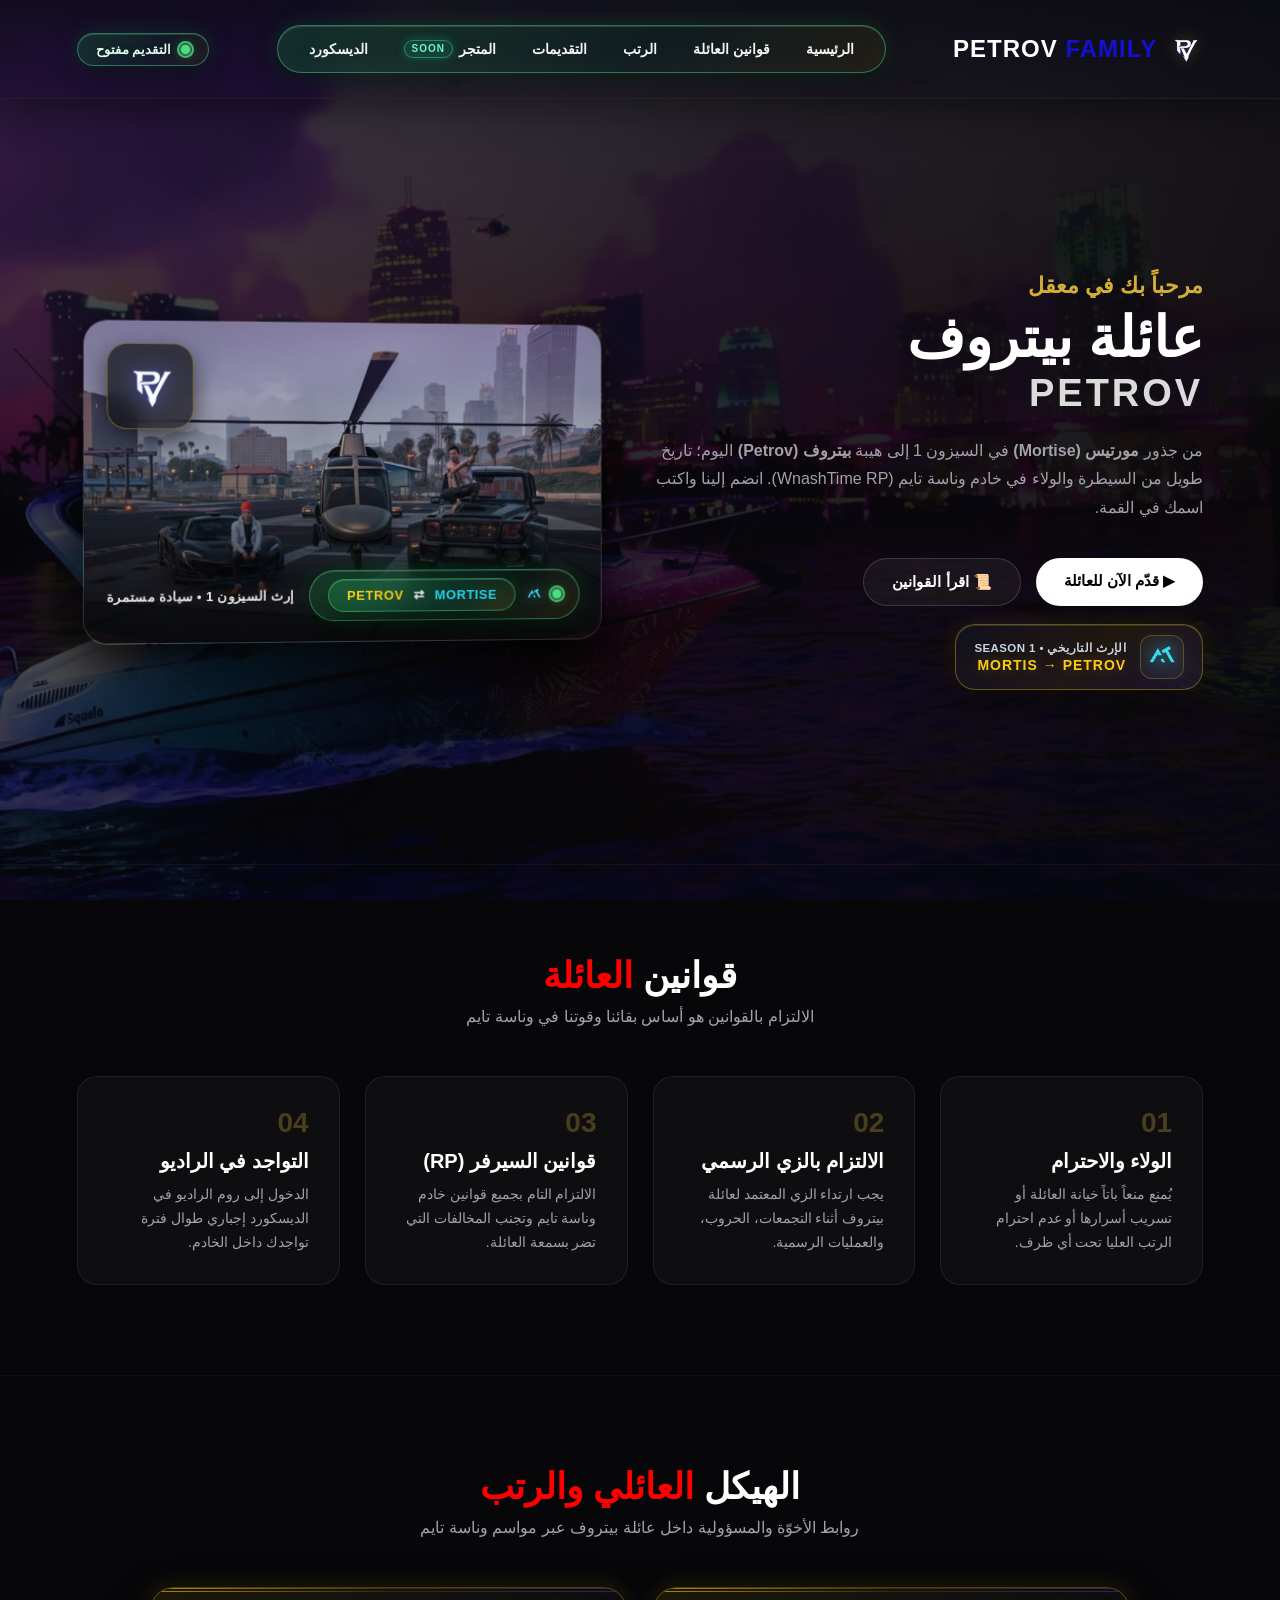
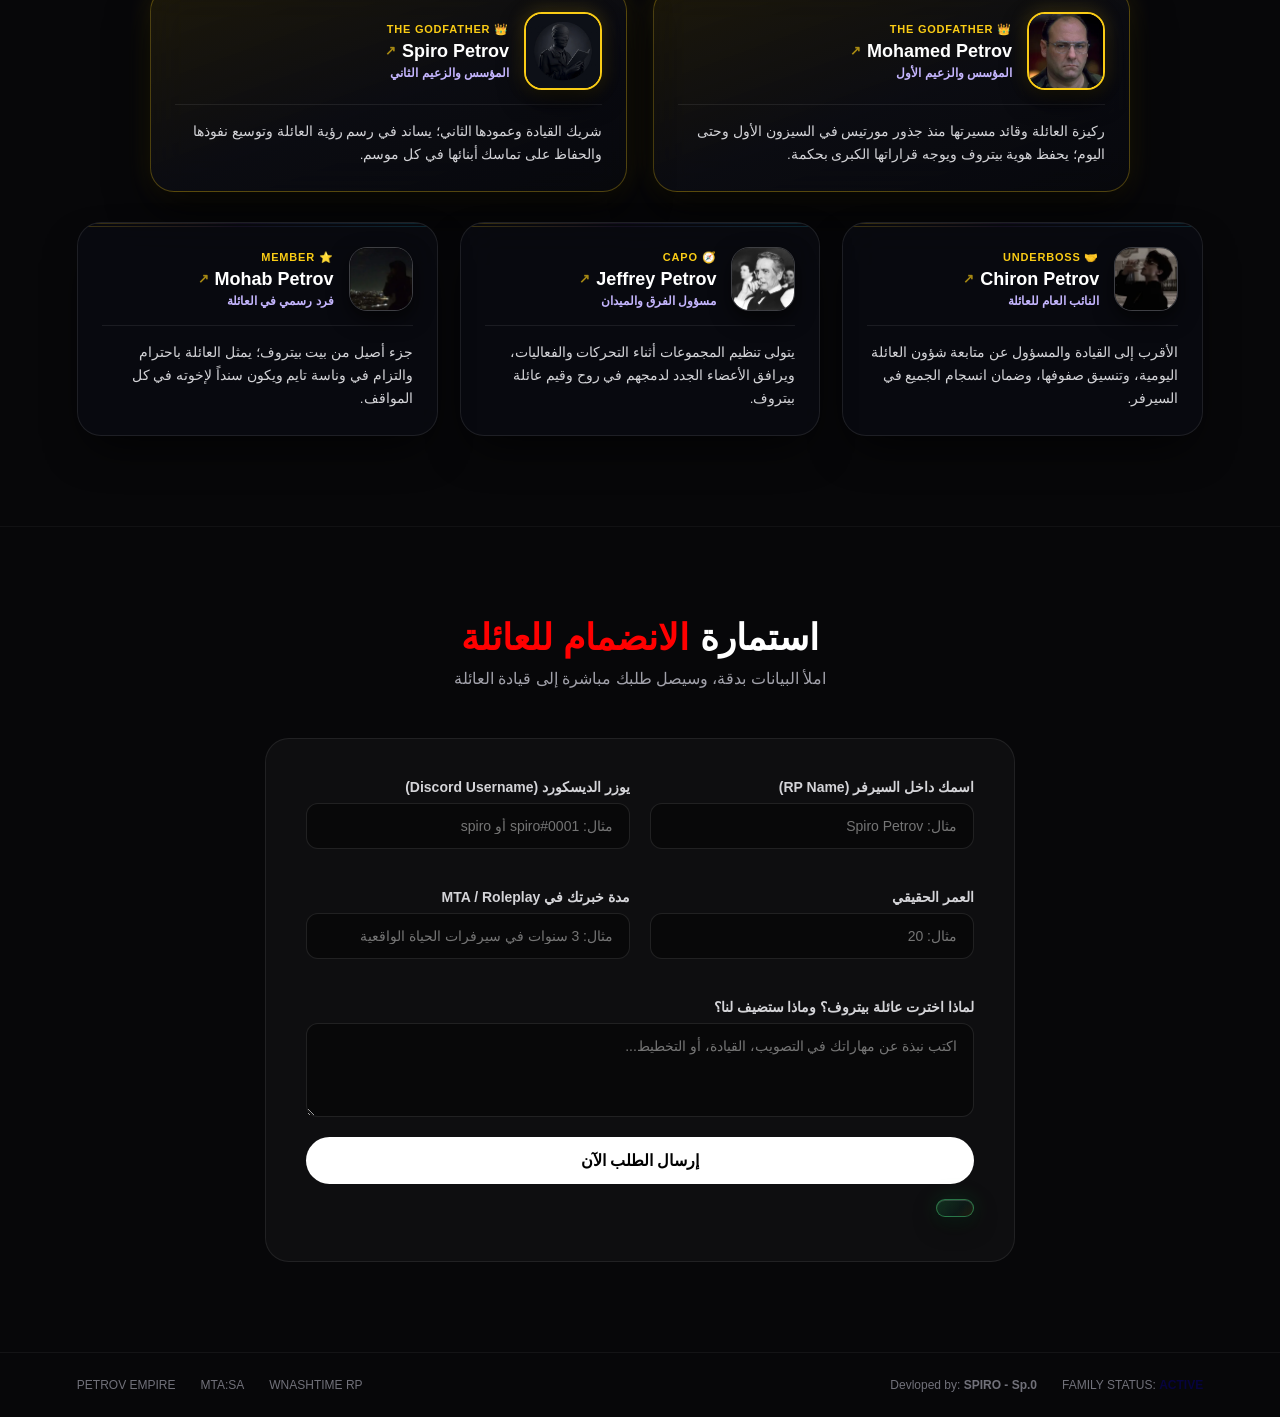
==== commit d93465dd: "Add files via upload" ====
--- a/index.html
+++ b/index.html
@@ -6,8 +6,7 @@
     <title>Petrov Family | وناسة تايم</title>
     <link rel="icon" type="image/png" href="logo.png">
 <link rel="shortcut icon" type="image/png" href="logo.png">
-    <link href="https://discord.com/api/webhooks/1574092816143876278/m9II7wJZ2jevBCq40J1WXsnYRgSeDqBv4FlNlZ9aaRTMbiI_g1nsW4OSuzPQZ5PD1QUp" rel="stylesheet">
-    <link rel="stylesheet" href="style.css">
+    <link rel="stylesheet" href="style.css?v=5">
 </head>
 <body>
 
@@ -22,6 +21,7 @@
             <a href="#rules">قوانين العائلة</a>
             <a href="#ranks">الرتب</a>
             <a href="#apply">التقديمات</a>
+<a href="store.html" class="nav-store-link">المتجر <span class="nav-soon-badge">SOON</span></a>
             <a href="https://discord.gg/SfunzUr9v4" target="_blank">الديسكورد</a>
         </nav>
 
--- a/style.css
+++ b/style.css
@@ -1353,4 +1353,782 @@
     font-size: 1.6rem;
     line-height: 1.3;
   }
+}
+/* =========================================================
+   PETROV VAULT STORE PAGE — ULTRA CYBER-LUXURY DESIGN
+   ========================================================= */
+
+@property --vault-angle {
+  syntax: "<angle>";
+  initial-value: 0deg;
+  inherits: false;
+}
+
+.nav-store-link {
+  display: inline-flex !important;
+  align-items: center;
+  gap: 6px;
+}
+
+.nav-store-link.active-store-tab {
+  color: #6ef7c8 !important;
+  text-shadow: 0 0 12px rgba(52, 211, 153, 0.5);
+}
+
+.nav-soon-badge {
+  font-size: 10px;
+  font-weight: 800;
+  letter-spacing: 1px;
+  padding: 2px 7px;
+  border-radius: 999px;
+  color: #6ef7c8;
+  background: rgba(16, 185, 129, 0.16);
+  border: 1px solid rgba(52, 211, 153, 0.5);
+  box-shadow: 0 0 10px rgba(16, 185, 129, 0.35);
+  line-height: 1.2;
+}
+
+.store-page-body {
+  background-color: #05070a;
+  color: #f3f6f8;
+  min-height: 100vh;
+  display: flex;
+  flex-direction: column;
+}
+
+.vault-main {
+  position: relative;
+  flex: 1;
+  padding: 120px 20px 70px;
+  overflow: hidden;
+}
+
+.vault-ambient-glow {
+  position: absolute;
+  top: -120px;
+  left: 50%;
+  transform: translateX(-50%);
+  width: 820px;
+  height: 460px;
+  background: radial-gradient(circle, rgba(16, 185, 129, 0.2) 0%, rgba(212, 175, 55, 0.08) 45%, transparent 72%);
+  filter: blur(50px);
+  pointer-events: none;
+  z-index: 0;
+}
+
+.vault-hero-wrapper,
+.vault-tiers-section,
+.vault-steps-section {
+  position: relative;
+  z-index: 1;
+  max-width: 1040px;
+  margin: 0 auto 65px;
+}
+
+/* الإطار الخارجي المتوهج بزوايا مقصوصة */
+.vault-frame-outer {
+  position: relative;
+  padding: 2px;
+  background: conic-gradient(
+    from var(--vault-angle),
+    rgba(52, 211, 153, 0.15) 0deg,
+    #34d399 65deg,
+    #ffffff 90deg,
+    #10b981 120deg,
+    rgba(52, 211, 153, 0.1) 200deg,
+    #d4af37 265deg,
+    rgba(52, 211, 153, 0.15) 360deg
+  );
+  clip-path: polygon(
+    30px 0%,
+    calc(100% - 30px) 0%,
+    100% 30px,
+    100% calc(100% - 30px),
+    calc(100% - 30px) 100%,
+    30px 100%,
+    0% calc(100% - 30px),
+    0% 30px
+  );
+  animation: vaultBorderRotate 6s linear infinite;
+  box-shadow: 0 30px 80px rgba(0, 0, 0, 0.85);
+}
+
+@keyframes vaultBorderRotate {
+  to { --vault-angle: 360deg; }
+}
+
+.vault-frame-inner {
+  position: relative;
+  padding: 60px 32px;
+  text-align: center;
+  background:
+    linear-gradient(rgba(16, 185, 129, 0.04) 1px, transparent 1px),
+    linear-gradient(90deg, rgba(16, 185, 129, 0.04) 1px, transparent 1px),
+    radial-gradient(circle at 50% 0%, rgba(18, 38, 33, 0.96), rgba(6, 9, 13, 0.99) 75%);
+  background-size: 34px 34px, 34px 34px, 100% 100%;
+  clip-path: polygon(
+    29px 0%,
+    calc(100% - 29px) 0%,
+    100% 29px,
+    100% calc(100% - 29px),
+    calc(100% - 29px) 100%,
+    29px 100%,
+    0% calc(100% - 29px),
+    0% 29px
+  );
+  overflow: hidden;
+}
+
+/* شعاع مسح ضوئي سينمائي */
+.vault-frame-inner::after {
+  content: "";
+  position: absolute;
+  top: -120%;
+  left: -25%;
+  width: 150%;
+  height: 65%;
+  background: linear-gradient(to bottom, transparent, rgba(52, 211, 153, 0.07), transparent);
+  transform: rotate(-7deg);
+  animation: vaultLaserSweep 5.5s ease-in-out infinite;
+  pointer-events: none;
+}
+
+@keyframes vaultLaserSweep {
+  0% { top: -110%; }
+  55% { top: 130%; }
+  100% { top: 130%; }
+}
+
+.vault-status-pill {
+  display: inline-flex;
+  align-items: center;
+  gap: 10px;
+  padding: 8px 20px;
+  border-radius: 999px;
+  font-size: 12px;
+  font-weight: 800;
+  letter-spacing: 2px;
+  color: #8cfbe0;
+  background: rgba(16, 185, 129, 0.12);
+  border: 1px solid rgba(52, 211, 153, 0.4);
+  margin-bottom: 24px;
+}
+
+.vault-status-pill .pulse-dot {
+  width: 8px;
+  height: 8px;
+  border-radius: 50%;
+  background: #34d399;
+  box-shadow: 0 0 12px #34d399;
+  animation: vaultPulse 1.5s infinite;
+}
+
+@keyframes vaultPulse {
+  0%, 100% { transform: scale(1); opacity: 1; }
+  50% { transform: scale(1.5); opacity: 0.45; }
+}
+
+.vault-giant-title {
+  margin: 0;
+}
+
+.vault-giant-title span {
+  display: block;
+  font-size: clamp(60px, 11vw, 108px);
+  font-weight: 900;
+  letter-spacing: 14px;
+  line-height: 1;
+  background: linear-gradient(180deg, #ffffff 15%, #99f6e4 55%, #10b981 100%);
+  -webkit-background-clip: text;
+  background-clip: text;
+  -webkit-text-fill-color: transparent;
+  filter: drop-shadow(0 0 30px rgba(16, 185, 129, 0.45));
+}
+
+.vault-giant-title small {
+  display: block;
+  margin-top: 14px;
+  font-size: 20px;
+  font-weight: 700;
+  color: #e2e8f0;
+}
+
+.vault-subtitle {
+  max-width: 650px;
+  margin: 18px auto 34px;
+  font-size: 15.5px;
+  line-height: 1.9;
+  color: #94a3b8;
+}
+
+.vault-subtitle strong {
+  color: #6ee7b7;
+}
+
+/* العداد التنازلي */
+.vault-timer-box {
+  display: inline-flex;
+  align-items: center;
+  justify-content: center;
+  gap: 14px;
+  padding: 18px 30px;
+  border-radius: 20px;
+  background: rgba(4, 8, 12, 0.92);
+  border: 1px solid rgba(52, 211, 153, 0.32);
+  box-shadow: inset 0 0 22px rgba(16, 185, 129, 0.08), 0 14px 34px rgba(0, 0, 0, 0.6);
+  margin-bottom: 34px;
+}
+
+.v-time {
+  min-width: 58px;
+  text-align: center;
+}
+
+.v-time span {
+  display: block;
+  font-size: 30px;
+  font-weight: 900;
+  color: #6ee7b7;
+  text-shadow: 0 0 16px rgba(52, 211, 153, 0.5);
+  font-variant-numeric: tabular-nums;
+}
+
+.v-time small {
+  font-size: 11px;
+  color: #94a3b8;
+}
+
+.v-sep {
+  font-size: 26px;
+  font-weight: 800;
+  color: rgba(110, 231, 183, 0.4);
+  margin-bottom: 16px;
+}
+
+/* الأزرار */
+.vault-cta-group {
+  display: flex;
+  flex-wrap: wrap;
+  justify-content: center;
+  gap: 14px;
+}
+
+.vault-btn-gold {
+  padding: 14px 30px;
+  border-radius: 999px;
+  text-decoration: none;
+  font-weight: 800;
+  font-size: 14.5px;
+  color: #04110d;
+  background: linear-gradient(135deg, #a7f3d0 0%, #34d399 50%, #10b981 100%);
+  box-shadow: 0 10px 28px rgba(16, 185, 129, 0.4);
+  transition: transform 0.25s ease, box-shadow 0.25s ease;
+}
+
+.vault-btn-gold:hover {
+  transform: translateY(-3px);
+  box-shadow: 0 16px 36px rgba(16, 185, 129, 0.6);
+}
+
+.vault-btn-ghost {
+  padding: 14px 26px;
+  border-radius: 999px;
+  text-decoration: none;
+  font-weight: 700;
+  font-size: 14px;
+  color: #cbd5e1;
+  background: rgba(255, 255, 255, 0.04);
+  border: 1px solid rgba(148, 163, 184, 0.28);
+  transition: all 0.25s ease;
+}
+
+.vault-btn-ghost:hover {
+  color: #ffffff;
+  border-color: rgba(52, 211, 153, 0.5);
+  background: rgba(16, 185, 129, 0.08);
+}
+
+/* قسم البطاقات المقفلة */
+.vault-section-head {
+  text-align: center;
+  margin-bottom: 34px;
+}
+
+.mini-kicker {
+  display: inline-block;
+  font-size: 11px;
+  font-weight: 800;
+  letter-spacing: 2px;
+  color: #34d399;
+  margin-bottom: 8px;
+}
+
+.vault-section-head h2 {
+  font-size: 30px;
+  margin: 0 0 8px;
+  color: #ffffff;
+}
+
+.vault-section-head h2 span {
+  color: #34d399;
+}
+
+.vault-section-head p {
+  color: #94a3b8;
+  font-size: 14.5px;
+  margin: 0;
+}
+
+.vault-cards-grid {
+  display: grid;
+  grid-template-columns: repeat(3, minmax(0, 1fr));
+  gap: 22px;
+}
+
+.vault-tier-card {
+  position: relative;
+  padding: 28px 22px;
+  border-radius: 22px;
+  background: linear-gradient(160deg, rgba(15, 22, 24, 0.92), rgba(8, 11, 16, 0.96));
+  border: 1px solid rgba(52, 211, 153, 0.2);
+  box-shadow: 0 18px 40px rgba(0, 0, 0, 0.55);
+  transition: transform 0.3s ease, border-color 0.3s ease, box-shadow 0.3s ease;
+}
+
+.vault-tier-card:hover {
+  transform: translateY(-7px);
+  border-color: #34d399;
+  box-shadow: 0 22px 48px rgba(0, 0, 0, 0.75), 0 0 28px rgba(16, 185, 129, 0.2);
+}
+
+.vault-tier-card.featured-tier {
+  border-color: rgba(212, 175, 55, 0.45);
+  background: linear-gradient(160deg, rgba(24, 22, 15, 0.94), rgba(9, 11, 15, 0.98));
+}
+
+.vault-tier-card.featured-tier:hover {
+  border-color: #d4af37;
+  box-shadow: 0 22px 48px rgba(0, 0, 0, 0.75), 0 0 28px rgba(212, 175, 55, 0.22);
+}
+
+.tier-top {
+  display: flex;
+  justify-content: space-between;
+  align-items: center;
+  margin-bottom: 18px;
+}
+
+.tier-code {
+  font-size: 11px;
+  font-weight: 800;
+  letter-spacing: 1.5px;
+  color: #6ee7b7;
+}
+
+.featured-tier .tier-code {
+  color: #f3d06b;
+}
+
+.tier-lock {
+  font-size: 11px;
+  font-weight: 700;
+  padding: 3px 10px;
+  border-radius: 999px;
+  background: rgba(255, 255, 255, 0.05);
+  color: #94a3b8;
+}
+
+.tier-icon {
+  font-size: 32px;
+  margin-bottom: 12px;
+}
+
+.vault-tier-card h3 {
+  margin: 0 0 10px;
+  font-size: 18px;
+  letter-spacing: 1px;
+  color: #f8fafc;
+}
+
+.vault-tier-card p {
+  font-size: 13.5px;
+  line-height: 1.75;
+  color: #94a3b8;
+  margin: 0 0 20px;
+}
+
+.tier-bar {
+  width: 100%;
+  height: 6px;
+  border-radius: 999px;
+  background: rgba(255, 255, 255, 0.07);
+  overflow: hidden;
+  margin-bottom: 8px;
+}
+
+.tier-bar span {
+  display: block;
+  height: 100%;
+  border-radius: 999px;
+  background: linear-gradient(90deg, #10b981, #6ee7b7);
+}
+
+.featured-tier .tier-bar span {
+  background: linear-gradient(90deg, #b8860b, #f3d06b);
+}
+
+.tier-progress-text {
+  font-size: 11.5px;
+  color: #64748b;
+}
+
+/* قسم الخطوات الثلاث */
+.vault-steps-box {
+  padding: 36px 28px;
+  border-radius: 24px;
+  background: rgba(10, 15, 20, 0.85);
+  border: 1px solid rgba(52, 211, 153, 0.2);
+  text-align: center;
+}
+
+.vault-steps-box h3 {
+  margin: 0 0 26px;
+  font-size: 22px;
+  color: #f8fafc;
+}
+
+.vault-steps-box h3 span {
+  color: #34d399;
+}
+
+.vault-steps-grid {
+  display: grid;
+  grid-template-columns: repeat(3, minmax(0, 1fr));
+  gap: 20px;
+}
+
+.v-step {
+  padding: 18px;
+  border-radius: 16px;
+  background: rgba(255, 255, 255, 0.02);
+  border: 1px solid rgba(255, 255, 255, 0.05);
+}
+
+.v-step-num {
+  display: inline-block;
+  font-size: 12px;
+  font-weight: 900;
+  color: #04110d;
+  background: #34d399;
+  padding: 3px 10px;
+  border-radius: 999px;
+  margin-bottom: 10px;
+}
+
+.v-step h4 {
+  margin: 0 0 6px;
+  font-size: 16px;
+  color: #e2e8f0;
+}
+
+.v-step p {
+  margin: 0;
+  font-size: 13px;
+  line-height: 1.7;
+  color: #94a3b8;
+}
+
+@media (max-width: 820px) {
+  .vault-cards-grid,
+  .vault-steps-grid {
+    grid-template-columns: 1fr;
+  }
+
+  .vault-frame-inner {
+    padding: 42px 18px;
+  }
+
+  .vault-timer-box {
+    gap: 8px;
+    padding: 14px 16px;
+  }
+
+  .v-time {
+    min-width: 44px;
+  }
+
+  .v-time span {
+    font-size: 22px;
+  }
+}
+/* ===== PETROV VAULT MODERN TIERS ===== */
+.pv-vault-section {
+  width: 100%;
+  max-width: 1180px;
+  margin: 36px auto 54px;
+  padding: 0 24px;
+  box-sizing: border-box;
+}
+
+.tiers-grid {
+  display: grid !important;
+  grid-template-columns: repeat(3, minmax(0, 1fr)) !important;
+  gap: 24px !important;
+  align-items: stretch;
+}
+
+.tiers-grid .tier-card {
+  position: relative;
+  display: flex;
+  flex-direction: column;
+  justify-content: space-between;
+  overflow: hidden;
+  background: linear-gradient(155deg, rgba(15, 25, 23, 0.92) 0%, rgba(7, 11, 11, 0.98) 100%) !important;
+  border: 1px solid rgba(52, 211, 153, 0.22) !important;
+  border-radius: 20px !important;
+  padding: 26px 24px !important;
+  box-shadow: 0 18px 40px rgba(0, 0, 0, 0.5) !important;
+  backdrop-filter: blur(14px);
+  box-sizing: border-box;
+  transition: transform 0.35s cubic-bezier(0.22, 1, 0.36, 1), border-color 0.35s ease, box-shadow 0.35s ease !important;
+}
+
+/* رقم خلفية خفيف يعطي عمق عصري */
+.tiers-grid .tier-card::after {
+  content: attr(data-code);
+  position: absolute;
+  bottom: -14px;
+  left: 14px;
+  font-size: 5.5rem;
+  font-weight: 900;
+  line-height: 1;
+  color: rgba(255, 255, 255, 0.025);
+  pointer-events: none;
+  user-select: none;
+}
+
+.tiers-grid .tier-card:hover {
+  transform: translateY(-7px);
+  border-color: rgba(52, 211, 153, 0.65) !important;
+  box-shadow: 0 22px 45px rgba(16, 185, 129, 0.16) !important;
+}
+
+/* البطاقة الوسطى المميزة ELITE */
+.tiers-grid .tier-card.tier-elite {
+  background: linear-gradient(155deg, rgba(30, 23, 11, 0.94) 0%, rgba(10, 10, 10, 0.98) 100%) !important;
+  border-color: rgba(245, 158, 11, 0.42) !important;
+}
+
+.tiers-grid .tier-card.tier-elite:hover {
+  border-color: rgba(251, 191, 36, 0.85) !important;
+  box-shadow: 0 22px 45px rgba(245, 158, 11, 0.2) !important;
+}
+
+.tiers-grid .tier-top {
+  display: flex;
+  align-items: center;
+  justify-content: space-between;
+  gap: 10px;
+  padding-bottom: 16px;
+  margin-bottom: 20px;
+  border-bottom: 1px solid rgba(255, 255, 255, 0.06);
+}
+
+.tiers-grid .tier-num {
+  font-size: 0.76rem;
+  font-weight: 800;
+  letter-spacing: 0.1em;
+  color: #34d399;
+}
+
+.tiers-grid .tier-elite .tier-num {
+  color: #fbbf24;
+}
+
+.tiers-grid .tier-badge {
+  display: inline-flex;
+  align-items: center;
+  gap: 6px;
+  font-size: 0.7rem;
+  font-weight: 700;
+  letter-spacing: 0.08em;
+  padding: 5px 11px;
+  border-radius: 999px;
+  background: rgba(255, 255, 255, 0.04);
+  border: 1px solid rgba(255, 255, 255, 0.12);
+  color: #cbd5e1;
+}
+
+.tiers-grid .lock-dot {
+  width: 6px;
+  height: 6px;
+  border-radius: 50%;
+  background: #f59e0b;
+  box-shadow: 0 0 8px #f59e0b;
+}
+
+.tiers-grid .tier-header-row {
+  display: flex;
+  align-items: center;
+  gap: 14px;
+  margin-bottom: 16px;
+  text-align: right;
+}
+
+.tiers-grid .tier-icon-box {
+  width: 48px;
+  height: 48px;
+  flex-shrink: 0;
+  display: flex;
+  align-items: center;
+  justify-content: center;
+  font-size: 1.45rem;
+  border-radius: 14px;
+  background: rgba(52, 211, 153, 0.08);
+  border: 1px solid rgba(52, 211, 153, 0.25);
+}
+
+.tiers-grid .tier-elite .tier-icon-box {
+  background: rgba(245, 158, 11, 0.1);
+  border-color: rgba(245, 158, 11, 0.3);
+}
+
+.tiers-grid .tier-sub {
+  display: block;
+  font-size: 0.68rem;
+  font-weight: 700;
+  letter-spacing: 0.12em;
+  color: rgba(148, 163, 184, 0.75);
+  margin-bottom: 3px;
+}
+
+.tiers-grid .tier-title {
+  margin: 0;
+  font-size: 1.08rem;
+  font-weight: 800;
+  letter-spacing: 0.04em;
+  color: #ffffff;
+}
+
+.tiers-grid .tier-desc {
+  margin: 0 0 24px;
+  font-size: 0.88rem;
+  line-height: 1.75;
+  color: rgba(226, 232, 240, 0.82);
+  text-align: right;
+}
+
+.tiers-grid .tier-footer {
+  margin-top: auto;
+  padding-top: 14px;
+  border-top: 1px solid rgba(255, 255, 255, 0.06);
+}
+
+.tiers-grid .tier-meta {
+  display: flex;
+  align-items: center;
+  justify-content: space-between;
+  font-size: 0.8rem;
+  color: rgba(148, 163, 184, 0.9);
+  margin-bottom: 8px;
+}
+
+.tiers-grid .tier-pct {
+  color: #34d399;
+  font-weight: 800;
+}
+
+.tiers-grid .tier-elite .tier-pct {
+  color: #fbbf24;
+}
+
+.tiers-grid .tier-progress {
+  width: 100%;
+  height: 7px;
+  border-radius: 999px;
+  background: rgba(255, 255, 255, 0.07);
+  overflow: hidden;
+}
+
+.tiers-grid .tier-bar {
+  width: 0%;
+  height: 100%;
+  border-radius: 999px;
+  background: linear-gradient(90deg, #059669, #34d399);
+  box-shadow: 0 0 12px rgba(52, 211, 153, 0.45);
+  transition: width 1.1s cubic-bezier(0.22, 1, 0.36, 1);
+}
+
+.tiers-grid .tier-elite .tier-bar {
+  background: linear-gradient(90deg, #d97706, #fbbf24);
+  box-shadow: 0 0 12px rgba(251, 191, 36, 0.45);
+}
+
+@media (max-width: 960px) {
+  .tiers-grid {
+    grid-template-columns: 1fr !important;
+  }
+}
+/* ===== MAGNETIC SPOTLIGHT + MICRO-ZOOM ===== */
+.tiers-grid {
+  --mx: 50%;
+  --my: 50%;
+}
+
+.tiers-grid .tier-card {
+  --spot-color: rgba(52, 211, 153, 0.16);
+  transform-origin: center center;
+  will-change: transform, opacity, border-color;
+}
+
+.tiers-grid .tier-card.tier-elite {
+  --spot-color: rgba(251, 191, 36, 0.18);
+}
+
+.tiers-grid .tier-spotlight {
+  position: absolute;
+  inset: 0;
+  background: radial-gradient(
+    260px circle at var(--mx, 50%) var(--my, 50%),
+    var(--spot-color),
+    transparent 70%
+  );
+  opacity: 0;
+  pointer-events: none;
+  transition: opacity 0.28s ease;
+  z-index: 1;
+}
+
+.tiers-grid .tier-card > *:not(.tier-spotlight) {
+  position: relative;
+  z-index: 2;
+}
+
+.tiers-grid .tier-icon-box {
+  transition: transform 0.3s cubic-bezier(0.22, 1, 0.36, 1), box-shadow 0.3s ease;
+}
+
+/* ملي الماوس داخل الشبكة ولكن ماشي على هاد الخانة */
+.tiers-grid.is-hovering .tier-card:not(:hover) {
+  opacity: 0.74;
+  transform: scale(0.985);
+}
+
+/* ملي الماوس فوق الخانة */
+.tiers-grid .tier-card:hover {
+  opacity: 1 !important;
+  transform: translateY(-6px) scale(1.025) !important;
+  border-color: rgba(52, 211, 153, 0.72) !important;
+}
+
+.tiers-grid .tier-card.tier-elite:hover {
+  border-color: rgba(251, 191, 36, 0.88) !important;
+}
+
+.tiers-grid .tier-card:hover .tier-spotlight {
+  opacity: 1;
+}
+
+.tiers-grid .tier-card:hover .tier-icon-box {
+  transform: scale(1.08);
 }
